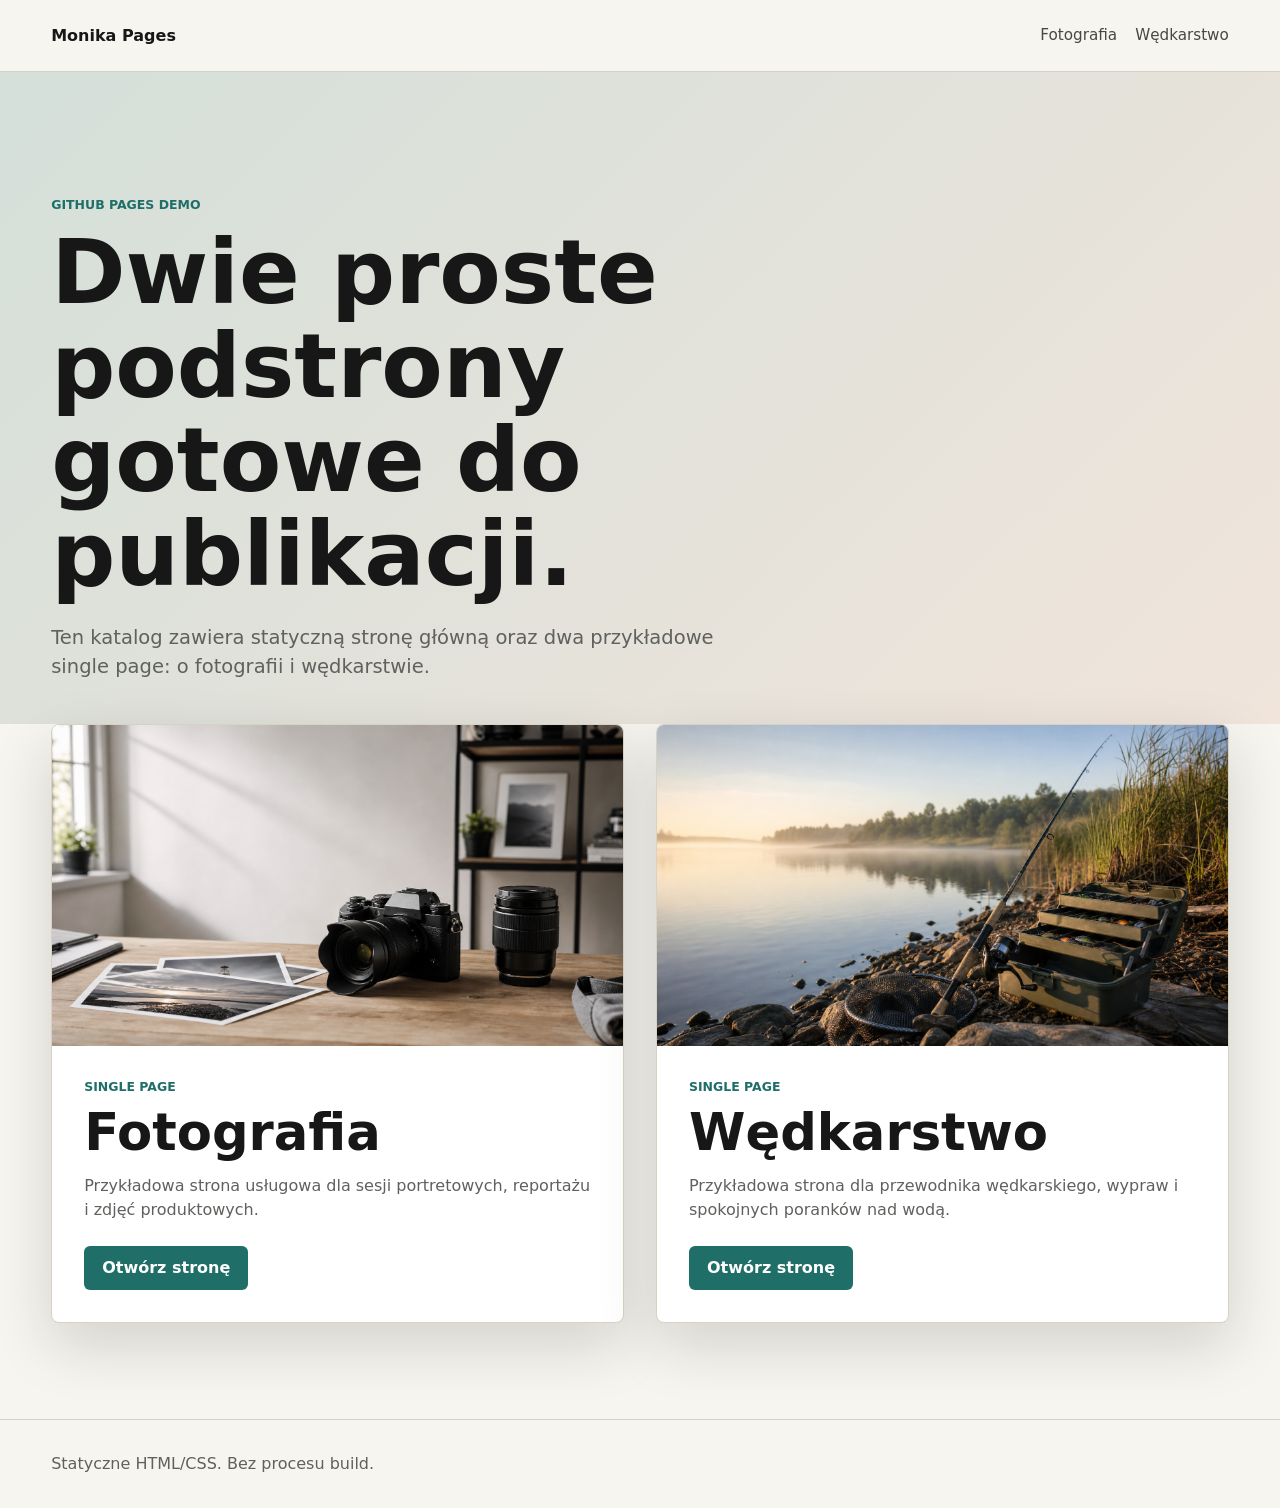
==== index.html @ 6dd9efc4 "first commit" ====
<!doctype html>
<html lang="pl">
  <head>
    <meta charset="utf-8">
    <meta name="viewport" content="width=device-width, initial-scale=1">
    <title>Przykładowe strony GitHub Pages</title>
    <meta
      name="description"
      content="Statyczna strona startowa z linkami do dwóch przykładowych podstron: fotografia i wędkarstwo."
    >
    <link rel="stylesheet" href="styles.css">
  </head>
  <body>
    <header class="site-header">
      <a class="brand" href="./">Monika Pages</a>
      <nav class="top-nav" aria-label="Główna nawigacja">
        <a href="fotografia/">Fotografia</a>
        <a href="wedkarstwo/">Wędkarstwo</a>
      </nav>
    </header>

    <main>
      <section class="home-hero">
        <div class="home-hero__content">
          <p class="eyebrow">GitHub Pages demo</p>
          <h1>Dwie proste podstrony gotowe do publikacji.</h1>
          <p>
            Ten katalog zawiera statyczną stronę główną oraz dwa przykładowe
            single page: o fotografii i wędkarstwie.
          </p>
        </div>
      </section>

      <section class="page-grid" aria-label="Podstrony">
        <article class="topic-card">
          <img src="assets/fotografia-hero.png" alt="Aparat fotograficzny i odbitki na drewnianym stole">
          <div class="topic-card__body">
            <p class="eyebrow">Single page</p>
            <h2>Fotografia</h2>
            <p>Przykładowa strona usługowa dla sesji portretowych, reportażu i zdjęć produktowych.</p>
            <a class="text-link" href="fotografia/">Otwórz stronę</a>
          </div>
        </article>

        <article class="topic-card">
          <img src="assets/wedkarstwo-hero.png" alt="Wędka i pudełko z przynętami nad spokojnym jeziorem">
          <div class="topic-card__body">
            <p class="eyebrow">Single page</p>
            <h2>Wędkarstwo</h2>
            <p>Przykładowa strona dla przewodnika wędkarskiego, wypraw i spokojnych poranków nad wodą.</p>
            <a class="text-link" href="wedkarstwo/">Otwórz stronę</a>
          </div>
        </article>
      </section>
    </main>

    <footer class="site-footer">
      <p>Statyczne HTML/CSS. Bez procesu build.</p>
    </footer>
  </body>
</html>
---- styles.css ----
:root {
  color-scheme: light;
  --ink: #171717;
  --muted: #5f615d;
  --paper: #f7f5ef;
  --surface: #ffffff;
  --line: #d8d2c4;
  --accent: #1f6f68;
  --accent-strong: #b85c38;
  --shadow: 0 22px 60px rgba(23, 23, 23, 0.16);
}

* {
  box-sizing: border-box;
}

html {
  scroll-behavior: smooth;
}

body {
  margin: 0;
  background: var(--paper);
  color: var(--ink);
  font-family:
    Inter, ui-sans-serif, system-ui, -apple-system, BlinkMacSystemFont, "Segoe UI",
    sans-serif;
  line-height: 1.5;
}

img {
  display: block;
  width: 100%;
  height: auto;
}

a {
  color: inherit;
}

.site-header {
  position: sticky;
  top: 0;
  z-index: 20;
  display: flex;
  align-items: center;
  justify-content: space-between;
  gap: 24px;
  min-height: 72px;
  padding: 18px clamp(18px, 4vw, 56px);
  background: rgba(247, 245, 239, 0.93);
  border-bottom: 1px solid var(--line);
  backdrop-filter: blur(18px);
}

.site-header--overlay {
  position: fixed;
  right: 0;
  left: 0;
  background: rgba(23, 23, 23, 0.42);
  color: #ffffff;
  border-bottom-color: rgba(255, 255, 255, 0.22);
}

.brand {
  font-weight: 800;
  text-decoration: none;
  white-space: nowrap;
}

.top-nav {
  display: flex;
  flex-wrap: wrap;
  align-items: center;
  justify-content: flex-end;
  gap: 10px 18px;
  font-size: 0.95rem;
}

.top-nav a {
  text-decoration: none;
  opacity: 0.78;
}

.top-nav a:hover,
.top-nav a[aria-current="page"] {
  opacity: 1;
}

.home-hero {
  display: grid;
  min-height: 38vh;
  padding: clamp(64px, 10vw, 124px) clamp(18px, 4vw, 56px) 42px;
  background:
    linear-gradient(135deg, rgba(31, 111, 104, 0.16), rgba(184, 92, 56, 0.11)),
    var(--paper);
}

.home-hero__content {
  max-width: 820px;
}

.eyebrow {
  margin: 0 0 10px;
  color: var(--accent);
  font-size: 0.78rem;
  font-weight: 800;
  letter-spacing: 0;
  text-transform: uppercase;
}

.site-header--overlay .eyebrow,
.detail-hero .eyebrow {
  color: #f4c98a;
}

h1,
h2,
h3,
p {
  overflow-wrap: anywhere;
}

h1,
h2,
h3 {
  margin: 0;
  line-height: 1.05;
}

h1 {
  max-width: 900px;
  font-size: clamp(2.55rem, 7vw, 6.1rem);
}

h2 {
  font-size: clamp(2rem, 4vw, 4rem);
}

h3 {
  font-size: 1.2rem;
}

.home-hero p:not(.eyebrow),
.detail-hero p:not(.eyebrow) {
  max-width: 670px;
  margin: 22px 0 0;
  color: var(--muted);
  font-size: clamp(1rem, 2vw, 1.22rem);
}

.page-grid {
  display: grid;
  grid-template-columns: repeat(2, minmax(0, 1fr));
  gap: clamp(18px, 3vw, 32px);
  padding: 0 clamp(18px, 4vw, 56px) clamp(56px, 8vw, 96px);
}

.topic-card {
  overflow: hidden;
  background: var(--surface);
  border: 1px solid var(--line);
  border-radius: 8px;
  box-shadow: var(--shadow);
}

.topic-card img {
  aspect-ratio: 16 / 9;
  object-fit: cover;
}

.topic-card__body {
  padding: clamp(20px, 3vw, 32px);
}

.topic-card__body p:not(.eyebrow) {
  margin: 14px 0 24px;
  color: var(--muted);
}

.text-link,
.hero-link {
  display: inline-flex;
  align-items: center;
  justify-content: center;
  min-height: 44px;
  padding: 0 18px;
  color: #ffffff;
  background: var(--accent);
  border-radius: 6px;
  font-weight: 800;
  text-decoration: none;
}

.text-link:hover,
.hero-link:hover {
  background: var(--accent-strong);
}

.detail-hero {
  position: relative;
  display: flex;
  align-items: flex-end;
  min-height: 82vh;
  padding: 120px clamp(18px, 4vw, 56px) clamp(72px, 10vw, 112px);
  color: #ffffff;
  background-position: center;
  background-size: cover;
}

.detail-hero::before {
  position: absolute;
  inset: 0;
  content: "";
  background: linear-gradient(90deg, rgba(0, 0, 0, 0.72), rgba(0, 0, 0, 0.2) 62%, rgba(0, 0, 0, 0.36));
}

.detail-hero--photo {
  background-image: url("assets/fotografia-hero.png");
}

.detail-hero--fishing {
  background-image: url("assets/wedkarstwo-hero.png");
}

.detail-hero__content {
  position: relative;
  z-index: 1;
  max-width: 920px;
}

.detail-hero p:not(.eyebrow) {
  color: rgba(255, 255, 255, 0.84);
}

.hero-link {
  margin-top: 30px;
  background: #ffffff;
  color: var(--ink);
}

.hero-link:hover {
  color: #ffffff;
}

.content-band {
  padding: clamp(56px, 8vw, 104px) clamp(18px, 4vw, 56px);
  background: var(--surface);
}

.content-grid {
  display: grid;
  grid-template-columns: minmax(220px, 0.85fr) minmax(0, 1.35fr);
  gap: clamp(30px, 6vw, 80px);
  max-width: 1180px;
  margin: 0 auto;
}

.feature-list {
  display: grid;
  gap: 24px;
}

.feature-list article {
  padding-bottom: 24px;
  border-bottom: 1px solid var(--line);
}

.feature-list p {
  margin: 10px 0 0;
  color: var(--muted);
}

.site-footer {
  padding: 32px clamp(18px, 4vw, 56px);
  color: var(--muted);
  border-top: 1px solid var(--line);
}

.site-footer p {
  margin: 0;
}

@media (max-width: 760px) {
  .site-header {
    align-items: flex-start;
    flex-direction: column;
    min-height: 96px;
    gap: 12px;
  }

  .site-header--overlay {
    position: absolute;
  }

  .top-nav {
    justify-content: flex-start;
  }

  .page-grid,
  .content-grid {
    grid-template-columns: 1fr;
  }

  .detail-hero {
    min-height: 78vh;
    padding-top: 150px;
  }
}
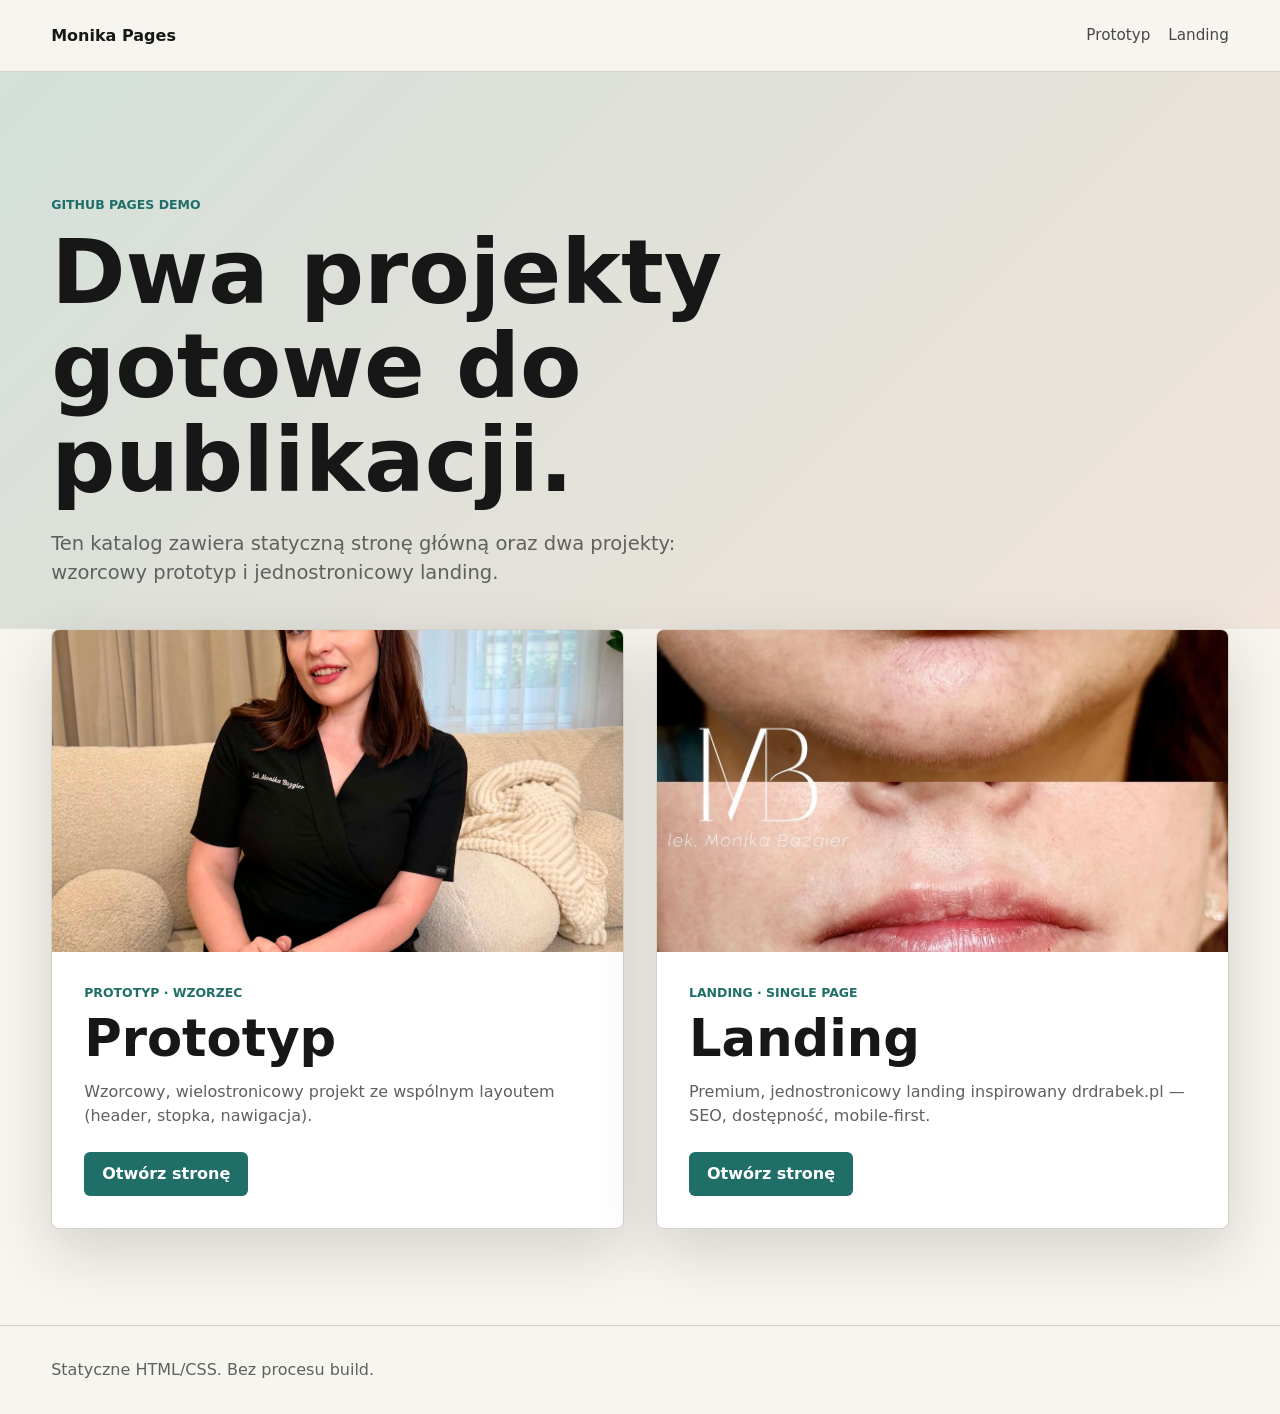
==== commit 252fd4f2: "small update" ====
--- a/index.html
+++ b/index.html
@@ -6,7 +6,7 @@
     <title>Przykładowe strony GitHub Pages</title>
     <meta
       name="description"
-      content="Statyczna strona startowa z linkami do dwóch przykładowych podstron: fotografia i wędkarstwo."
+      content="Statyczna strona startowa z linkami do przykładowych podstron usługowych."
     >
     <link rel="stylesheet" href="styles.css">
   </head>
@@ -14,8 +14,8 @@
     <header class="site-header">
       <a class="brand" href="./">Monika Pages</a>
       <nav class="top-nav" aria-label="Główna nawigacja">
-        <a href="fotografia/">Fotografia</a>
-        <a href="wedkarstwo/">Wędkarstwo</a>
+        <a href="prototype/">Prototyp</a>
+        <a href="landing/">Landing</a>
       </nav>
     </header>
 
@@ -23,32 +23,32 @@
       <section class="home-hero">
         <div class="home-hero__content">
           <p class="eyebrow">GitHub Pages demo</p>
-          <h1>Dwie proste podstrony gotowe do publikacji.</h1>
+          <h1>Dwa projekty gotowe do publikacji.</h1>
           <p>
-            Ten katalog zawiera statyczną stronę główną oraz dwa przykładowe
-            single page: o fotografii i wędkarstwie.
+            Ten katalog zawiera statyczną stronę główną oraz dwa projekty:
+            wzorcowy prototyp i jednostronicowy landing.
           </p>
         </div>
       </section>
 
       <section class="page-grid" aria-label="Podstrony">
         <article class="topic-card">
-          <img src="assets/fotografia-hero.png" alt="Aparat fotograficzny i odbitki na drewnianym stole">
+          <img src="prototype/assets/about-photo.JPG" alt="Monika Bazgier — prototyp strony medycyny estetycznej">
           <div class="topic-card__body">
-            <p class="eyebrow">Single page</p>
-            <h2>Fotografia</h2>
-            <p>Przykładowa strona usługowa dla sesji portretowych, reportażu i zdjęć produktowych.</p>
-            <a class="text-link" href="fotografia/">Otwórz stronę</a>
+            <p class="eyebrow">Prototyp · wzorzec</p>
+            <h2>Prototyp</h2>
+            <p>Wzorcowy, wielostronicowy projekt ze wspólnym layoutem (header, stopka, nawigacja).</p>
+            <a class="text-link" href="prototype/">Otwórz stronę</a>
           </div>
         </article>
 
         <article class="topic-card">
-          <img src="assets/wedkarstwo-hero.png" alt="Wędka i pudełko z przynętami nad spokojnym jeziorem">
+          <img src="landing/assets/1.jpg" alt="Landing page lekarza medycyny estetycznej">
           <div class="topic-card__body">
-            <p class="eyebrow">Single page</p>
-            <h2>Wędkarstwo</h2>
-            <p>Przykładowa strona dla przewodnika wędkarskiego, wypraw i spokojnych poranków nad wodą.</p>
-            <a class="text-link" href="wedkarstwo/">Otwórz stronę</a>
+            <p class="eyebrow">Landing · single page</p>
+            <h2>Landing</h2>
+            <p>Premium, jednostronicowy landing inspirowany drdrabek.pl — SEO, dostępność, mobile-first.</p>
+            <a class="text-link" href="landing/">Otwórz stronę</a>
           </div>
         </article>
       </section>
--- a/styles.css
+++ b/styles.css
@@ -23,7 +23,12 @@
   background: var(--paper);
   color: var(--ink);
   font-family:
-    Inter, ui-sans-serif, system-ui, -apple-system, BlinkMacSystemFont, "Segoe UI",
+    Inter,
+    ui-sans-serif,
+    system-ui,
+    -apple-system,
+    BlinkMacSystemFont,
+    "Segoe UI",
     sans-serif;
   line-height: 1.5;
 }
@@ -212,15 +217,12 @@
   position: absolute;
   inset: 0;
   content: "";
-  background: linear-gradient(90deg, rgba(0, 0, 0, 0.72), rgba(0, 0, 0, 0.2) 62%, rgba(0, 0, 0, 0.36));
-}
-
-.detail-hero--photo {
-  background-image: url("assets/fotografia-hero.png");
-}
-
-.detail-hero--fishing {
-  background-image: url("assets/wedkarstwo-hero.png");
+  background: linear-gradient(
+    90deg,
+    rgba(0, 0, 0, 0.72),
+    rgba(0, 0, 0, 0.2) 62%,
+    rgba(0, 0, 0, 0.36)
+  );
 }
 
 .detail-hero__content {
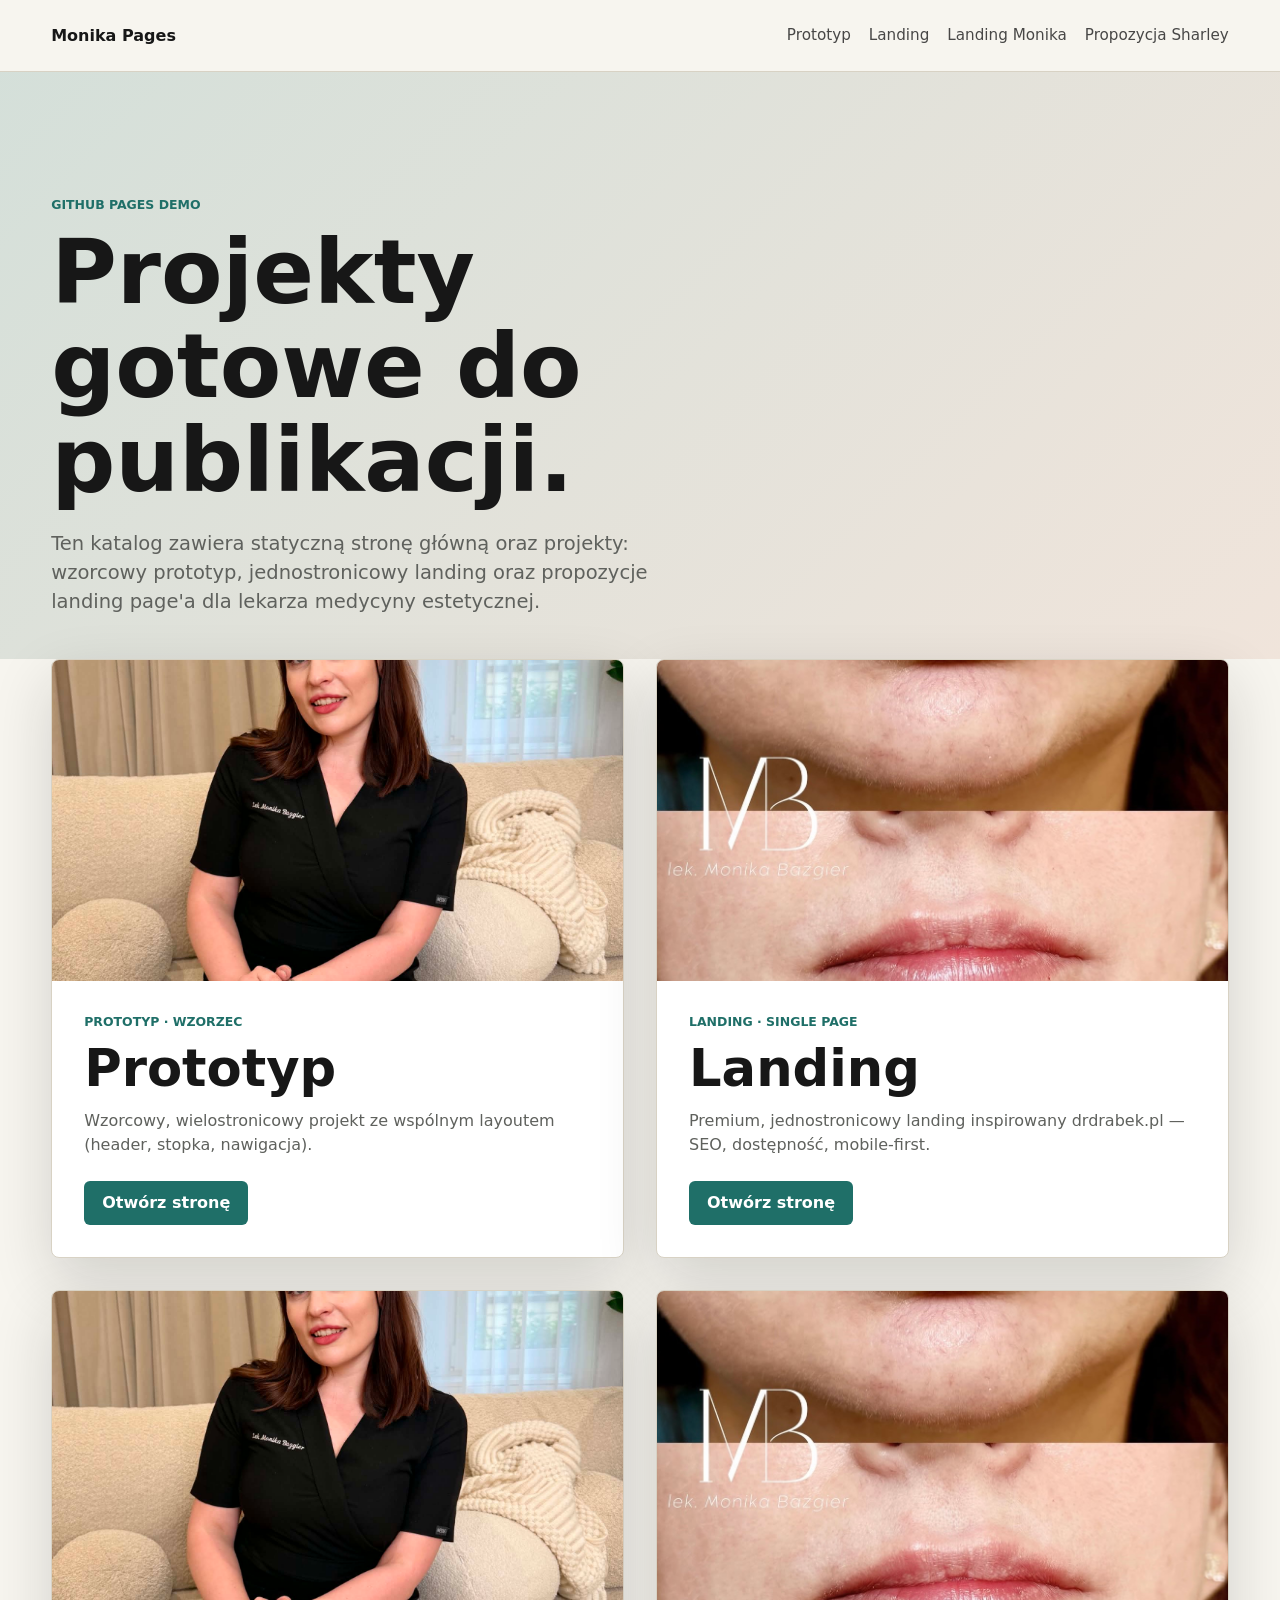
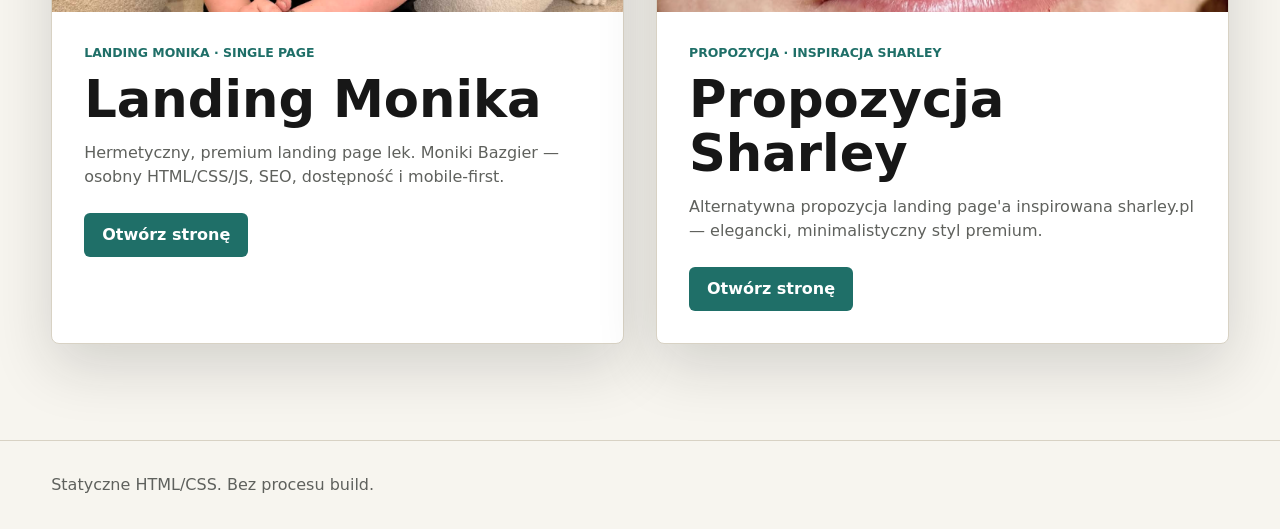
==== commit 78962ca1: "small update" ====
--- a/index.html
+++ b/index.html
@@ -16,6 +16,8 @@
       <nav class="top-nav" aria-label="Główna nawigacja">
         <a href="prototype/">Prototyp</a>
         <a href="landing/">Landing</a>
+        <a href="landing-monika/">Landing Monika</a>
+        <a href="landing-sharley-propozycja/">Propozycja Sharley</a>
       </nav>
     </header>
 
@@ -23,10 +25,11 @@
       <section class="home-hero">
         <div class="home-hero__content">
           <p class="eyebrow">GitHub Pages demo</p>
-          <h1>Dwa projekty gotowe do publikacji.</h1>
+          <h1>Projekty gotowe do publikacji.</h1>
           <p>
-            Ten katalog zawiera statyczną stronę główną oraz dwa projekty:
-            wzorcowy prototyp i jednostronicowy landing.
+            Ten katalog zawiera statyczną stronę główną oraz projekty:
+            wzorcowy prototyp, jednostronicowy landing oraz propozycje
+            landing page'a dla lekarza medycyny estetycznej.
           </p>
         </div>
       </section>
@@ -51,6 +54,26 @@
             <a class="text-link" href="landing/">Otwórz stronę</a>
           </div>
         </article>
+
+        <article class="topic-card">
+          <img src="landing-monika/assets/img/about-photo.JPG" alt="lek. Monika Bazgier — premium landing page medycyny estetycznej">
+          <div class="topic-card__body">
+            <p class="eyebrow">Landing Monika · single page</p>
+            <h2>Landing Monika</h2>
+            <p>Hermetyczny, premium landing page lek. Moniki Bazgier — osobny HTML/CSS/JS, SEO, dostępność i mobile-first.</p>
+            <a class="text-link" href="landing-monika/">Otwórz stronę</a>
+          </div>
+        </article>
+
+        <article class="topic-card">
+          <img src="landing-sharley-propozycja/assets/1.jpg" alt="Propozycja landing page inspirowana sharley.pl">
+          <div class="topic-card__body">
+            <p class="eyebrow">Propozycja · inspiracja Sharley</p>
+            <h2>Propozycja Sharley</h2>
+            <p>Alternatywna propozycja landing page'a inspirowana sharley.pl — elegancki, minimalistyczny styl premium.</p>
+            <a class="text-link" href="landing-sharley-propozycja/">Otwórz stronę</a>
+          </div>
+        </article>
       </section>
     </main>
 
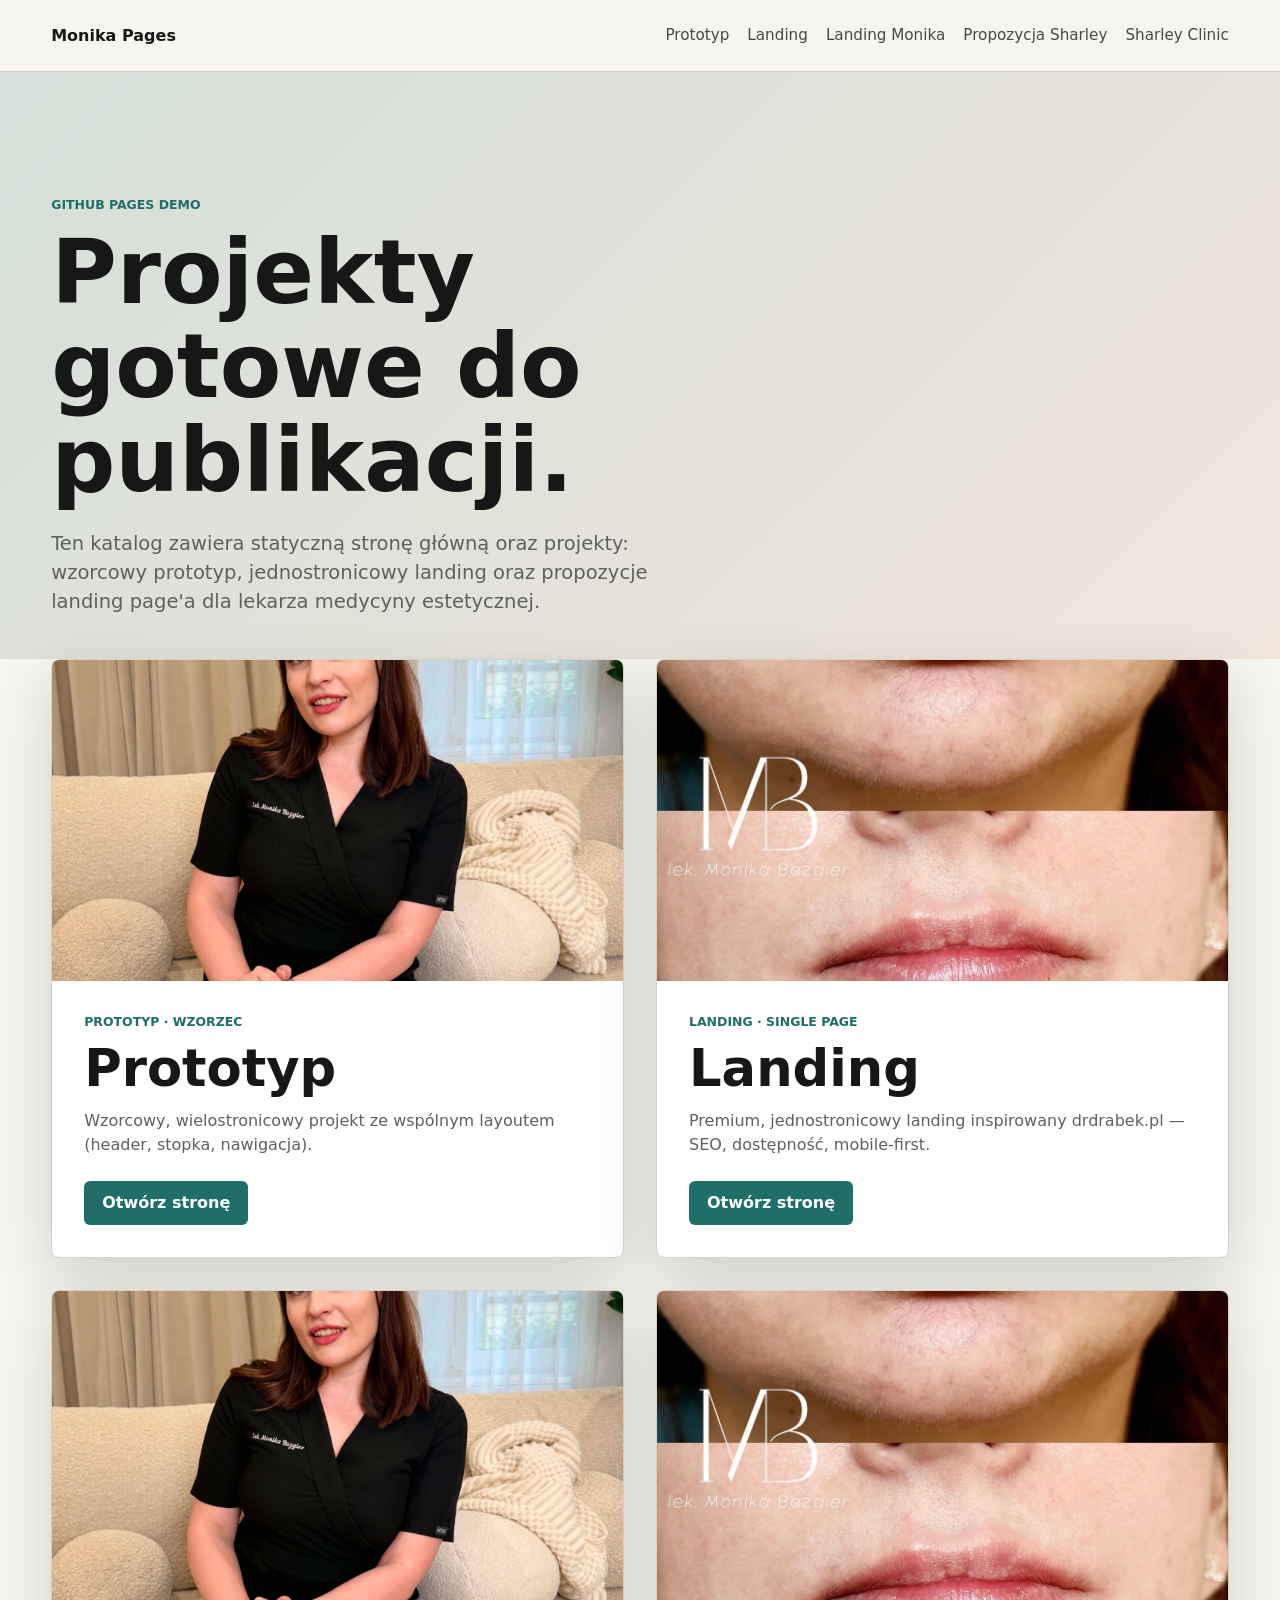
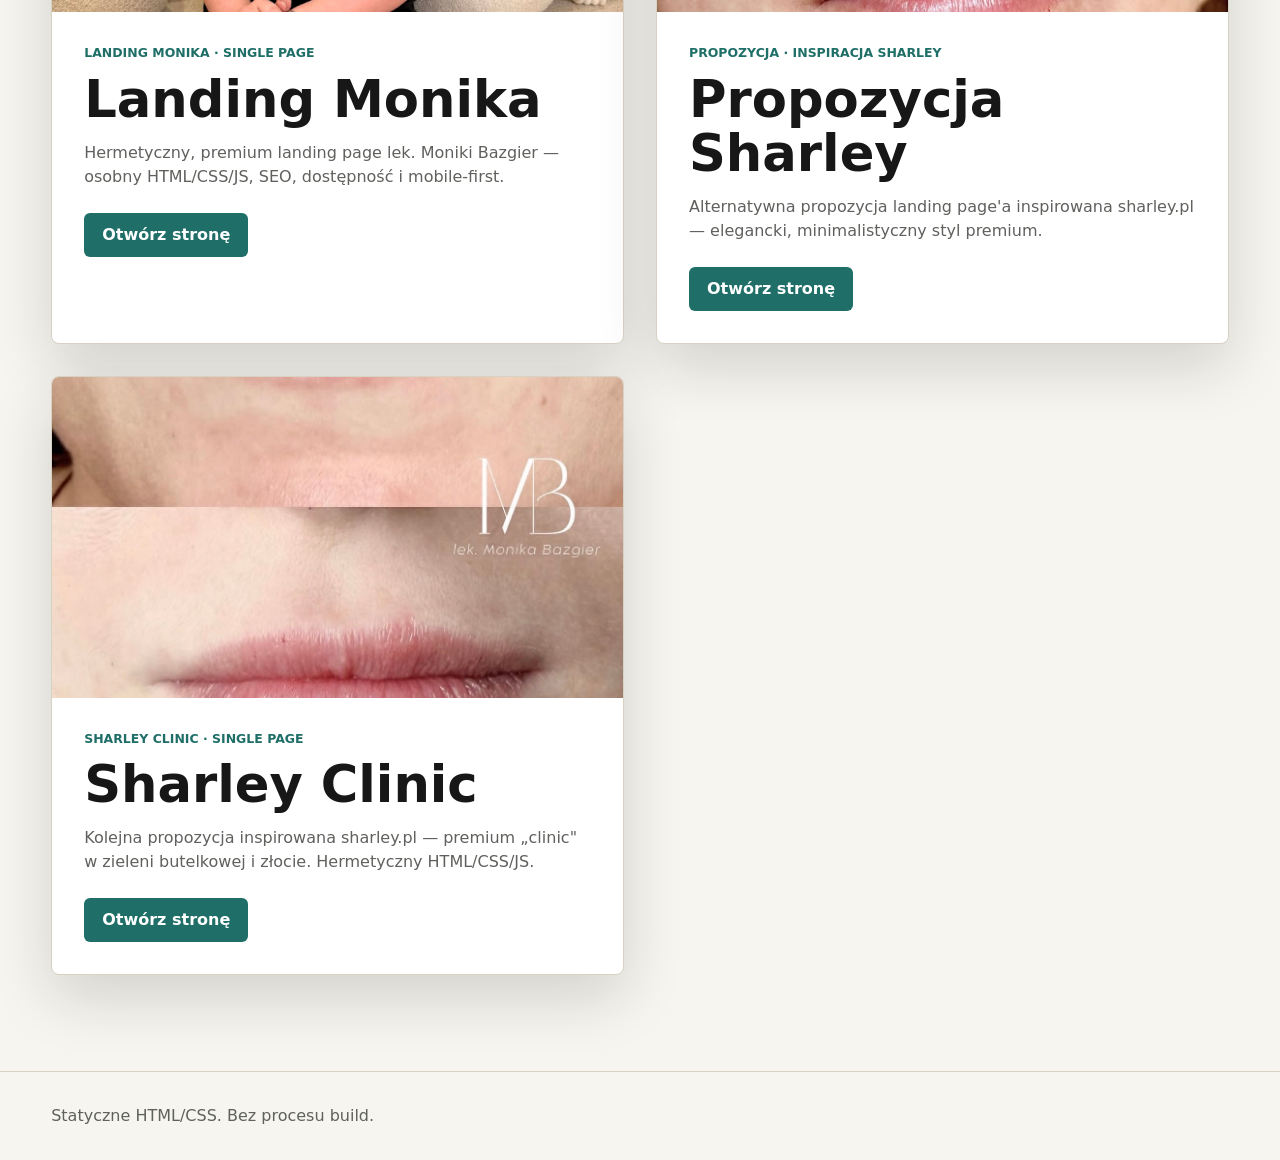
==== commit ea014376: "small update" ====
--- a/index.html
+++ b/index.html
@@ -18,6 +18,7 @@
         <a href="landing/">Landing</a>
         <a href="landing-monika/">Landing Monika</a>
         <a href="landing-sharley-propozycja/">Propozycja Sharley</a>
+        <a href="landing-sharley-clinic/">Sharley Clinic</a>
       </nav>
     </header>
 
@@ -74,6 +75,16 @@
             <a class="text-link" href="landing-sharley-propozycja/">Otwórz stronę</a>
           </div>
         </article>
+
+        <article class="topic-card">
+          <img src="landing-sharley-clinic/assets/2.jpg" alt="Landing page klinika medycyny estetycznej inspirowana sharley.pl">
+          <div class="topic-card__body">
+            <p class="eyebrow">Sharley Clinic · single page</p>
+            <h2>Sharley Clinic</h2>
+            <p>Kolejna propozycja inspirowana sharley.pl — premium „clinic" w zieleni butelkowej i złocie. Hermetyczny HTML/CSS/JS.</p>
+            <a class="text-link" href="landing-sharley-clinic/">Otwórz stronę</a>
+          </div>
+        </article>
       </section>
     </main>
 
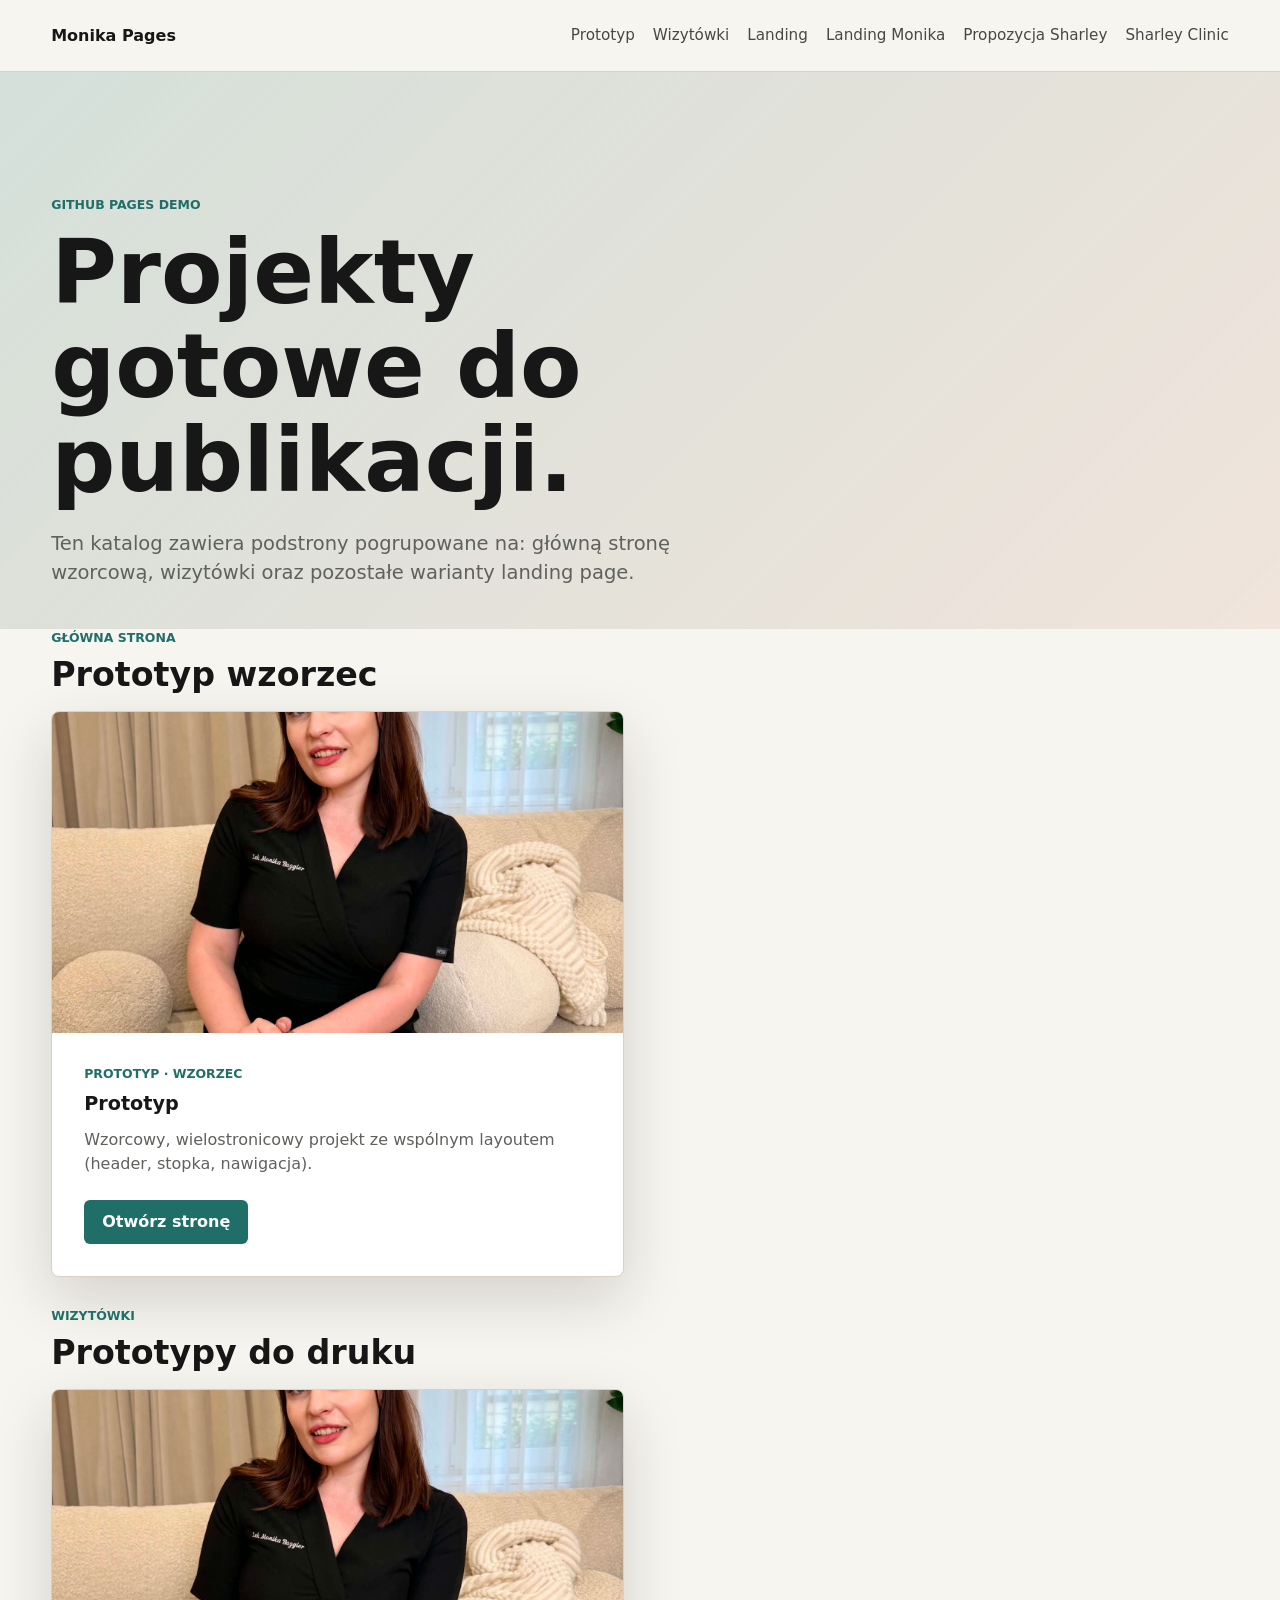
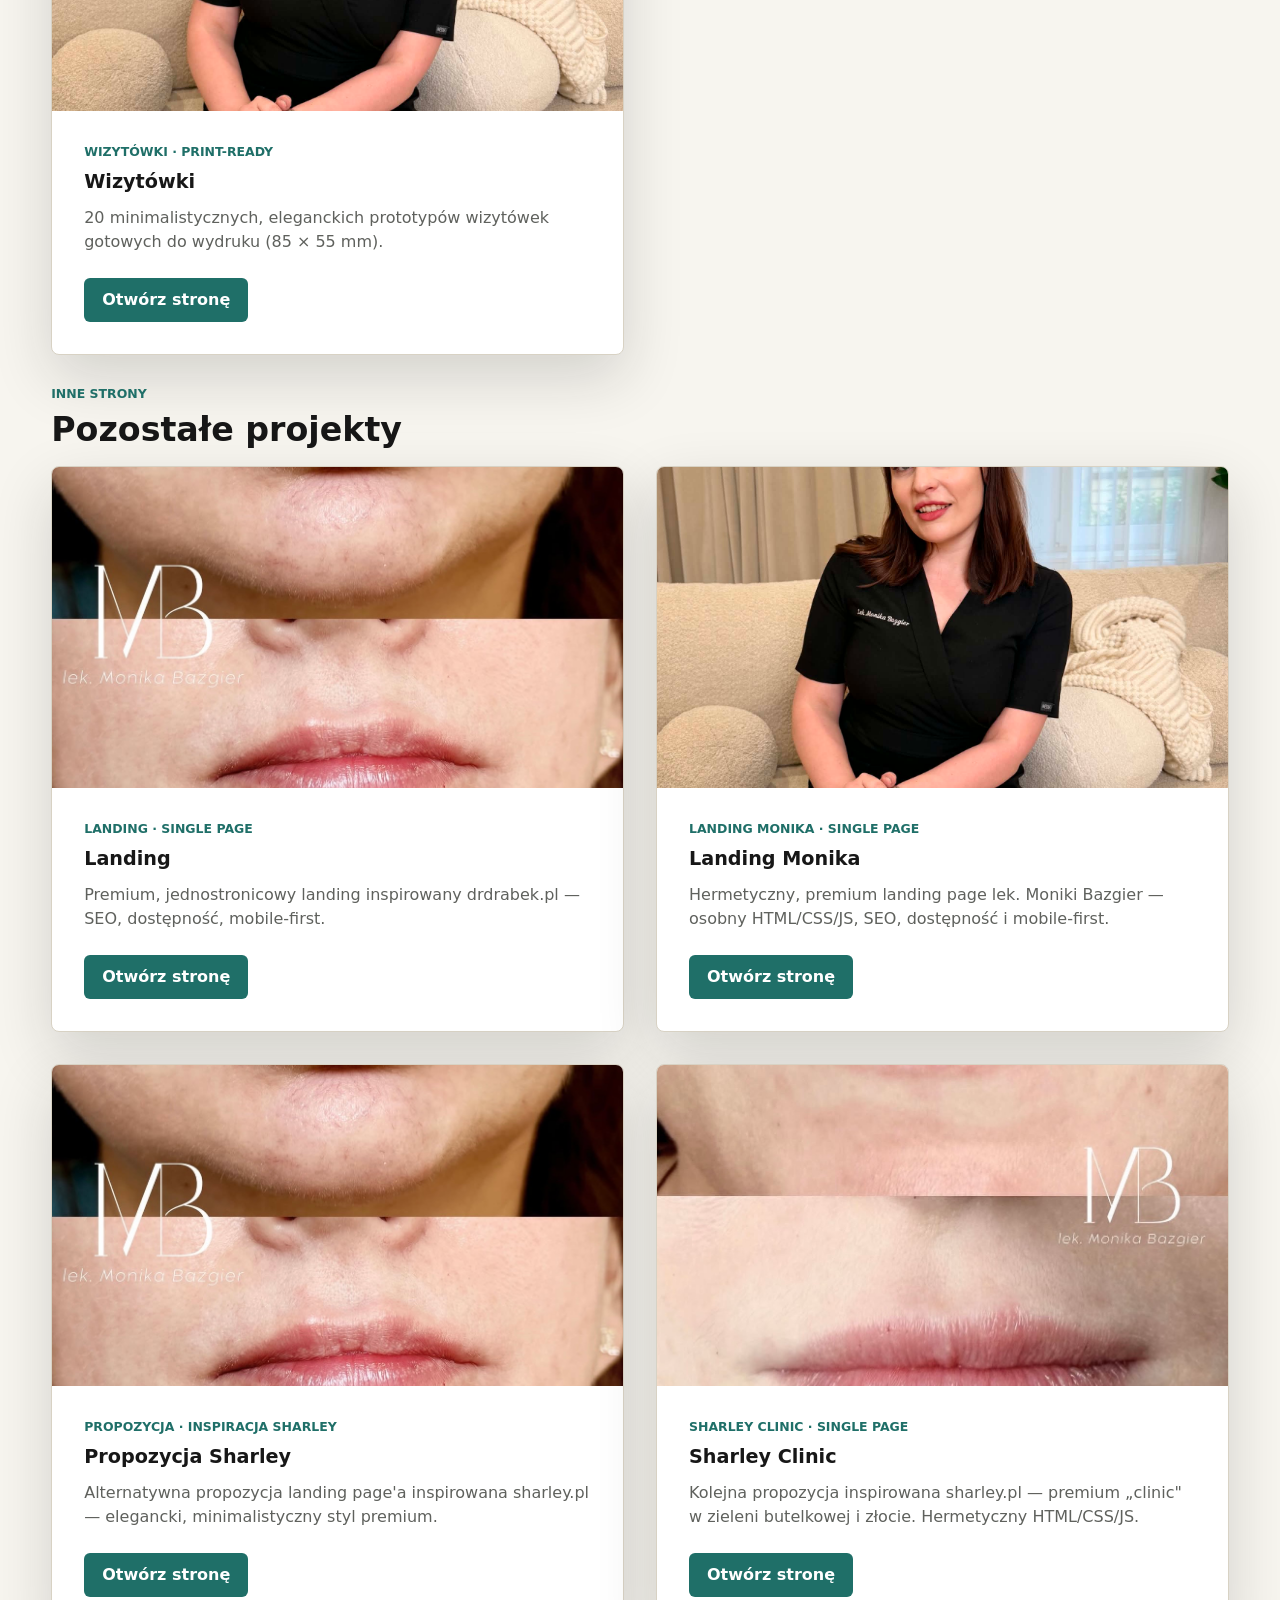
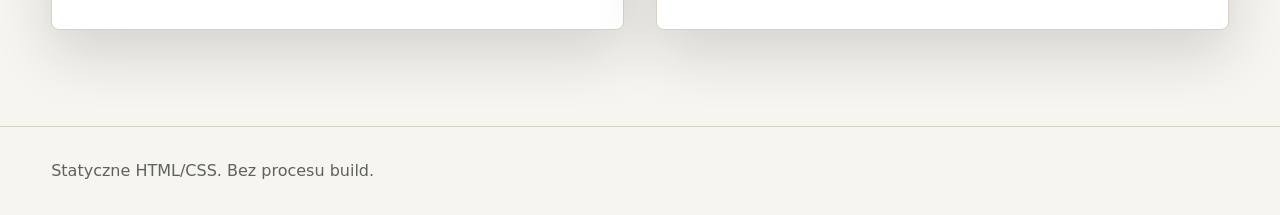
==== commit 51105535: "add business card section" ====
--- a/index.html
+++ b/index.html
@@ -15,6 +15,7 @@
       <a class="brand" href="./">Monika Pages</a>
       <nav class="top-nav" aria-label="Główna nawigacja">
         <a href="prototype/">Prototyp</a>
+        <a href="wizytowki/">Wizytówki</a>
         <a href="landing/">Landing</a>
         <a href="landing-monika/">Landing Monika</a>
         <a href="landing-sharley-propozycja/">Propozycja Sharley</a>
@@ -28,64 +29,97 @@
           <p class="eyebrow">GitHub Pages demo</p>
           <h1>Projekty gotowe do publikacji.</h1>
           <p>
-            Ten katalog zawiera statyczną stronę główną oraz projekty:
-            wzorcowy prototyp, jednostronicowy landing oraz propozycje
-            landing page'a dla lekarza medycyny estetycznej.
+            Ten katalog zawiera podstrony pogrupowane na: główną stronę
+            wzorcową, wizytówki oraz pozostałe warianty landing page.
           </p>
         </div>
       </section>
 
-      <section class="page-grid" aria-label="Podstrony">
-        <article class="topic-card">
-          <img src="prototype/assets/about-photo.JPG" alt="Monika Bazgier — prototyp strony medycyny estetycznej">
-          <div class="topic-card__body">
-            <p class="eyebrow">Prototyp · wzorzec</p>
-            <h2>Prototyp</h2>
-            <p>Wzorcowy, wielostronicowy projekt ze wspólnym layoutem (header, stopka, nawigacja).</p>
-            <a class="text-link" href="prototype/">Otwórz stronę</a>
+      <div class="page-groups">
+        <section class="page-group" aria-labelledby="group-main">
+          <div class="group-head">
+            <p class="eyebrow">Główna strona</p>
+            <h2 id="group-main">Prototyp wzorzec</h2>
           </div>
-        </article>
+          <div class="page-grid" aria-label="Główna strona">
+            <article class="topic-card">
+              <img src="prototype/assets/about-photo.JPG" alt="Monika Bazgier — prototyp strony medycyny estetycznej">
+              <div class="topic-card__body">
+                <p class="eyebrow">Prototyp · wzorzec</p>
+                <h3>Prototyp</h3>
+                <p>Wzorcowy, wielostronicowy projekt ze wspólnym layoutem (header, stopka, nawigacja).</p>
+                <a class="text-link" href="prototype/">Otwórz stronę</a>
+              </div>
+            </article>
+          </div>
+        </section>
 
-        <article class="topic-card">
-          <img src="landing/assets/1.jpg" alt="Landing page lekarza medycyny estetycznej">
-          <div class="topic-card__body">
-            <p class="eyebrow">Landing · single page</p>
-            <h2>Landing</h2>
-            <p>Premium, jednostronicowy landing inspirowany drdrabek.pl — SEO, dostępność, mobile-first.</p>
-            <a class="text-link" href="landing/">Otwórz stronę</a>
+        <section class="page-group" aria-labelledby="group-cards">
+          <div class="group-head">
+            <p class="eyebrow">Wizytówki</p>
+            <h2 id="group-cards">Prototypy do druku</h2>
           </div>
-        </article>
+          <div class="page-grid" aria-label="Wizytówki">
+            <article class="topic-card">
+              <img src="prototype/assets/about-photo.JPG" alt="20 prototypów wizytówek Monika Bazgier — medycyna estetyczna">
+              <div class="topic-card__body">
+                <p class="eyebrow">Wizytówki · print-ready</p>
+                <h3>Wizytówki</h3>
+                <p>20 minimalistycznych, eleganckich prototypów wizytówek gotowych do wydruku (85 × 55 mm).</p>
+                <a class="text-link" href="wizytowki/">Otwórz stronę</a>
+              </div>
+            </article>
+          </div>
+        </section>
 
-        <article class="topic-card">
-          <img src="landing-monika/assets/img/about-photo.JPG" alt="lek. Monika Bazgier — premium landing page medycyny estetycznej">
-          <div class="topic-card__body">
-            <p class="eyebrow">Landing Monika · single page</p>
-            <h2>Landing Monika</h2>
-            <p>Hermetyczny, premium landing page lek. Moniki Bazgier — osobny HTML/CSS/JS, SEO, dostępność i mobile-first.</p>
-            <a class="text-link" href="landing-monika/">Otwórz stronę</a>
+        <section class="page-group" aria-labelledby="group-other">
+          <div class="group-head">
+            <p class="eyebrow">Inne strony</p>
+            <h2 id="group-other">Pozostałe projekty</h2>
           </div>
-        </article>
+          <div class="page-grid" aria-label="Inne strony">
+            <article class="topic-card">
+              <img src="landing/assets/1.jpg" alt="Landing page lekarza medycyny estetycznej">
+              <div class="topic-card__body">
+                <p class="eyebrow">Landing · single page</p>
+                <h3>Landing</h3>
+                <p>Premium, jednostronicowy landing inspirowany drdrabek.pl — SEO, dostępność, mobile-first.</p>
+                <a class="text-link" href="landing/">Otwórz stronę</a>
+              </div>
+            </article>
 
-        <article class="topic-card">
-          <img src="landing-sharley-propozycja/assets/1.jpg" alt="Propozycja landing page inspirowana sharley.pl">
-          <div class="topic-card__body">
-            <p class="eyebrow">Propozycja · inspiracja Sharley</p>
-            <h2>Propozycja Sharley</h2>
-            <p>Alternatywna propozycja landing page'a inspirowana sharley.pl — elegancki, minimalistyczny styl premium.</p>
-            <a class="text-link" href="landing-sharley-propozycja/">Otwórz stronę</a>
+            <article class="topic-card">
+              <img src="landing-monika/assets/img/about-photo.JPG" alt="lek. Monika Bazgier — premium landing page medycyny estetycznej">
+              <div class="topic-card__body">
+                <p class="eyebrow">Landing Monika · single page</p>
+                <h3>Landing Monika</h3>
+                <p>Hermetyczny, premium landing page lek. Moniki Bazgier — osobny HTML/CSS/JS, SEO, dostępność i mobile-first.</p>
+                <a class="text-link" href="landing-monika/">Otwórz stronę</a>
+              </div>
+            </article>
+
+            <article class="topic-card">
+              <img src="landing-sharley-propozycja/assets/1.jpg" alt="Propozycja landing page inspirowana sharley.pl">
+              <div class="topic-card__body">
+                <p class="eyebrow">Propozycja · inspiracja Sharley</p>
+                <h3>Propozycja Sharley</h3>
+                <p>Alternatywna propozycja landing page'a inspirowana sharley.pl — elegancki, minimalistyczny styl premium.</p>
+                <a class="text-link" href="landing-sharley-propozycja/">Otwórz stronę</a>
+              </div>
+            </article>
+
+            <article class="topic-card">
+              <img src="landing-sharley-clinic/assets/2.jpg" alt="Landing page klinika medycyny estetycznej inspirowana sharley.pl">
+              <div class="topic-card__body">
+                <p class="eyebrow">Sharley Clinic · single page</p>
+                <h3>Sharley Clinic</h3>
+                <p>Kolejna propozycja inspirowana sharley.pl — premium „clinic" w zieleni butelkowej i złocie. Hermetyczny HTML/CSS/JS.</p>
+                <a class="text-link" href="landing-sharley-clinic/">Otwórz stronę</a>
+              </div>
+            </article>
           </div>
-        </article>
-
-        <article class="topic-card">
-          <img src="landing-sharley-clinic/assets/2.jpg" alt="Landing page klinika medycyny estetycznej inspirowana sharley.pl">
-          <div class="topic-card__body">
-            <p class="eyebrow">Sharley Clinic · single page</p>
-            <h2>Sharley Clinic</h2>
-            <p>Kolejna propozycja inspirowana sharley.pl — premium „clinic" w zieleni butelkowej i złocie. Hermetyczny HTML/CSS/JS.</p>
-            <a class="text-link" href="landing-sharley-clinic/">Otwórz stronę</a>
-          </div>
-        </article>
-      </section>
+        </section>
+      </div>
     </main>
 
     <footer class="site-footer">
--- a/styles.css
+++ b/styles.css
@@ -161,6 +161,27 @@
   padding: 0 clamp(18px, 4vw, 56px) clamp(56px, 8vw, 96px);
 }
 
+.page-groups {
+  padding-bottom: clamp(56px, 8vw, 96px);
+}
+
+.page-group + .page-group {
+  margin-top: clamp(12px, 3vw, 30px);
+}
+
+.group-head {
+  padding: 0 clamp(18px, 4vw, 56px) 18px;
+}
+
+.group-head h2 {
+  font-size: clamp(1.45rem, 2.6vw, 2.3rem);
+}
+
+.page-group .page-grid {
+  padding-top: 0;
+  padding-bottom: 0;
+}
+
 .topic-card {
   overflow: hidden;
   background: var(--surface);
@@ -304,6 +325,10 @@
     grid-template-columns: 1fr;
   }
 
+  .group-head {
+    padding-bottom: 14px;
+  }
+
   .detail-hero {
     min-height: 78vh;
     padding-top: 150px;
